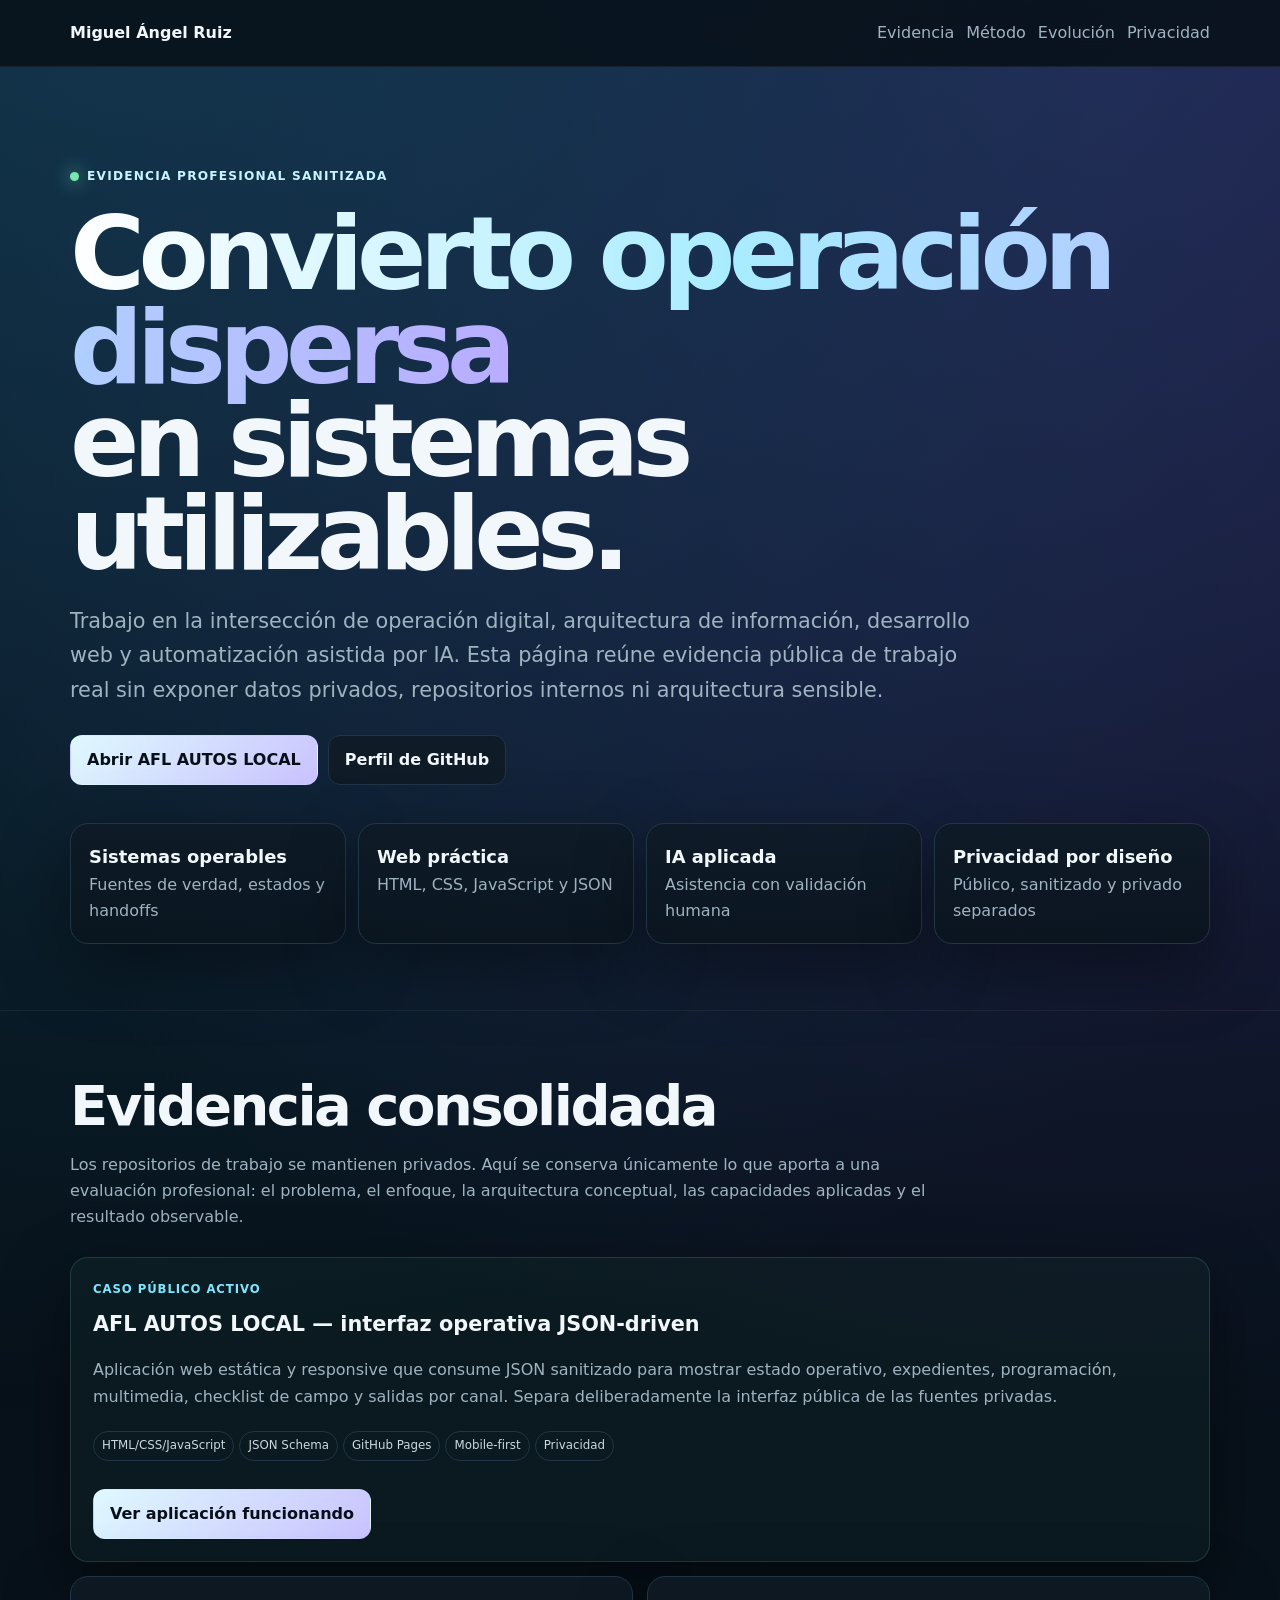
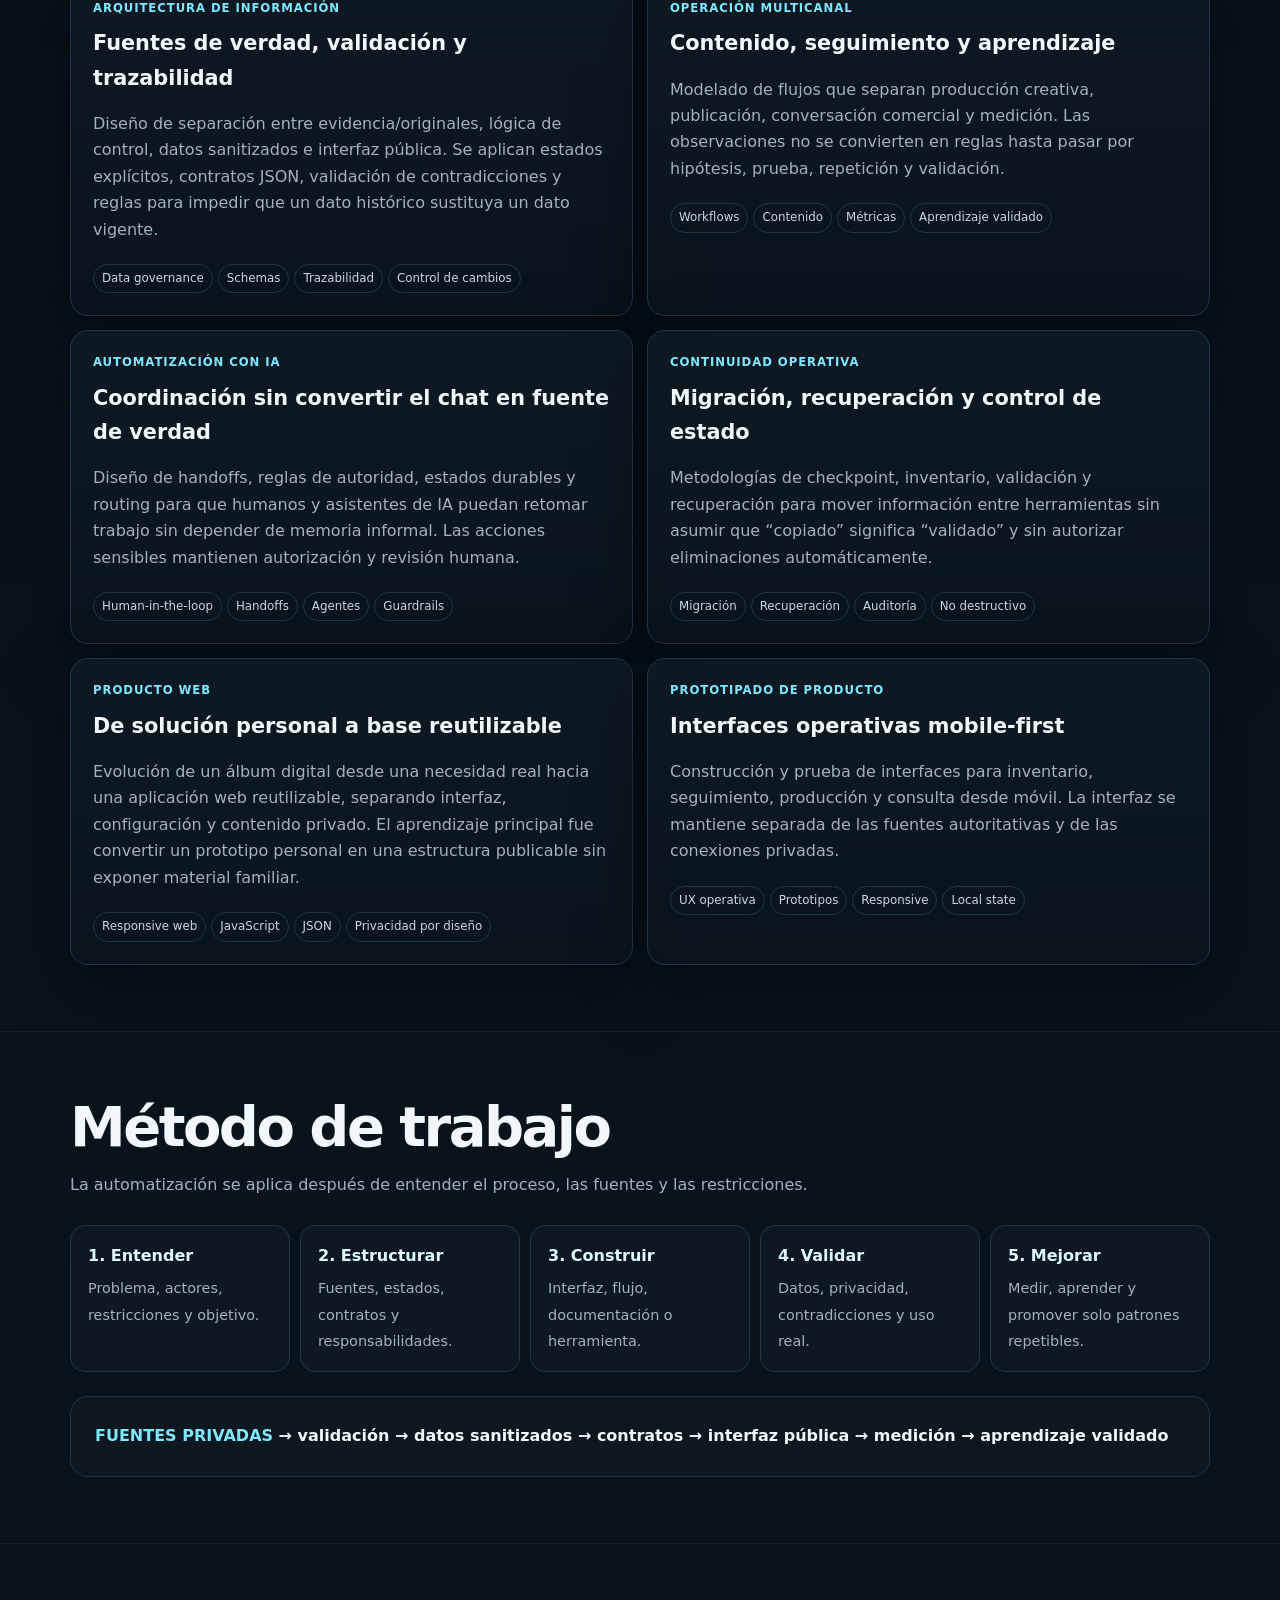
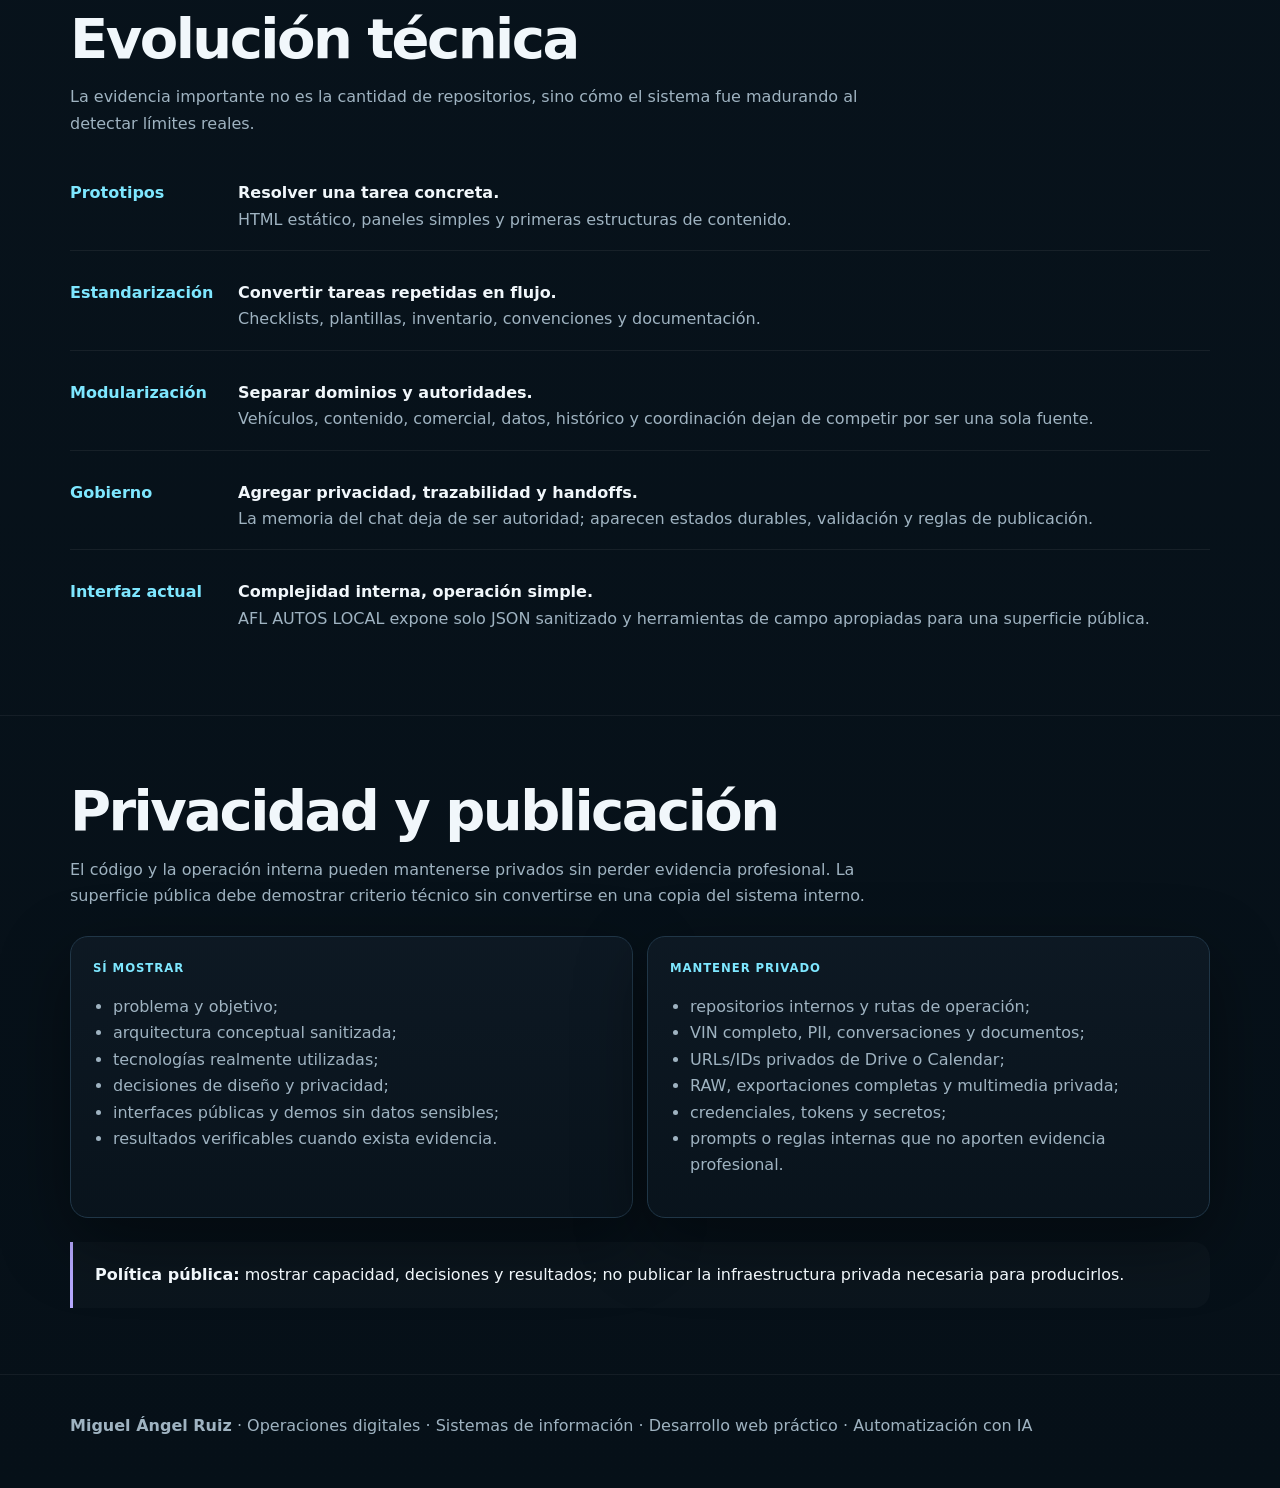
==== PORTAFOLIO/index.html @ 76074e97 "Add sanitized professional evidence portfolio" ====
<!doctype html>
<html lang="es-MX">
<head>
<meta charset="utf-8">
<meta name="viewport" content="width=device-width,initial-scale=1">
<title>Miguel Ángel Ruiz | Evidencia profesional — Sistemas, automatización e IA aplicada</title>
<meta name="description" content="Evidencia profesional sanitizada de Miguel Ángel Ruiz: operaciones digitales, arquitectura de información, automatización con IA, desarrollo web y sistemas operables.">
<meta name="robots" content="index,follow">
<link rel="canonical" href="https://miguelangelruizfull-ai.github.io/AFL_AUTOS_LOCAL/PORTAFOLIO/">
<meta name="author" content="Miguel Ángel Ruiz">
<meta name="theme-color" content="#081018">
<meta property="og:type" content="profile">
<meta property="og:locale" content="es_MX">
<meta property="og:title" content="Miguel Ángel Ruiz | Evidencia profesional">
<meta property="og:description" content="Sistemas operables, información controlada, desarrollo web práctico y automatización con IA.">
<meta property="og:url" content="https://miguelangelruizfull-ai.github.io/AFL_AUTOS_LOCAL/PORTAFOLIO/">
<meta name="twitter:card" content="summary">
<script type="application/ld+json">
{
  "@context":"https://schema.org",
  "@type":"ProfilePage",
  "name":"Evidencia profesional — Miguel Ángel Ruiz",
  "url":"https://miguelangelruizfull-ai.github.io/AFL_AUTOS_LOCAL/PORTAFOLIO/",
  "mainEntity":{
    "@type":"Person",
    "name":"Miguel Ángel Ruiz",
    "url":"https://github.com/miguelangelruizfull-ai",
    "knowsAbout":[
      "Operaciones digitales",
      "Arquitectura de información",
      "Automatización asistida por IA",
      "HTML",
      "CSS",
      "JavaScript",
      "JSON",
      "Git",
      "GitHub Pages",
      "Privacidad por diseño"
    ]
  }
}
</script>
<style>
:root{--bg:#071018;--panel:#0d1822;--panel2:#101e2a;--text:#f1f7fb;--muted:#9fb3c1;--line:#203647;--accent:#7ee7ff;--accent2:#b7a9ff;--ok:#77e7b0;--max:1140px;--shadow:0 24px 70px #0006}
*{box-sizing:border-box}
html{scroll-behavior:smooth}
body{margin:0;background:radial-gradient(circle at 10% -8%,#123d54 0,transparent 34%),radial-gradient(circle at 88% 0,#2b245b 0,transparent 30%),linear-gradient(180deg,#061018,#08131c 58%,#061018);color:var(--text);font:16px/1.65 system-ui,-apple-system,Segoe UI,Roboto,sans-serif}
a{color:inherit}
.wrap{width:min(calc(100% - 32px),var(--max));margin:auto}
.skip{position:fixed;left:16px;top:12px;z-index:100;background:#fff;color:#071018;padding:10px 14px;border-radius:10px;text-decoration:none;font-weight:900;transform:translateY(-180%);transition:.15s}
.skip:focus{transform:none}
.top{position:sticky;top:0;z-index:20;background:#071018df;backdrop-filter:blur(18px);border-bottom:1px solid #ffffff10}
.topin{min-height:66px;display:flex;justify-content:space-between;align-items:center;gap:18px}
.brand{text-decoration:none;font-weight:900}
.nav{display:flex;gap:12px;flex-wrap:wrap}
.nav a{text-decoration:none;color:var(--muted);min-height:44px;display:inline-flex;align-items:center}
.hero{padding:96px 0 66px}
.eyebrow{display:inline-flex;align-items:center;gap:8px;color:#c7f4ff;font-size:.76rem;font-weight:900;letter-spacing:.1em;text-transform:uppercase}
.dot{width:9px;height:9px;border-radius:50%;background:var(--ok);box-shadow:0 0 18px var(--ok)}
h1{font-size:clamp(3rem,8vw,6.7rem);line-height:.91;letter-spacing:-.065em;margin:18px 0 24px;max-width:1080px}
.grad{background:linear-gradient(92deg,#fff,#a9ecff 45%,#b9acff);-webkit-background-clip:text;background-clip:text;color:transparent}
.lead{max-width:900px;color:var(--muted);font-size:clamp(1.05rem,2vw,1.3rem)}
.actions{display:flex;gap:10px;flex-wrap:wrap;margin-top:28px}
.btn{min-height:44px;display:inline-flex;align-items:center;justify-content:center;padding:11px 16px;border:1px solid var(--line);border-radius:12px;background:#0f1c27;text-decoration:none;font-weight:850}
.btn.primary{background:linear-gradient(135deg,#dff9ff,#c9c2ff);color:#071018;border-color:transparent}
.metrics{display:grid;grid-template-columns:repeat(4,1fr);gap:12px;margin-top:38px}
.metric,.card,.panel{background:linear-gradient(180deg,#0e1a25dd,#09141ddd);border:1px solid var(--line);border-radius:18px;box-shadow:var(--shadow)}
.metric{padding:18px}
.metric b{display:block;font-size:1.12rem}
.metric span,.muted{color:var(--muted)}
section{padding:66px 0;border-top:1px solid #ffffff0e}
h2{font-size:clamp(2.05rem,4.5vw,3.5rem);letter-spacing:-.045em;line-height:1.05;margin:0 0 12px}
.intro{max-width:860px;color:var(--muted);margin-bottom:26px}
.grid{display:grid;grid-template-columns:repeat(12,1fr);gap:14px}
.card{grid-column:span 6;padding:22px}
.card.third{grid-column:span 4}
.card.full{grid-column:span 12}
.card h3{margin:8px 0 10px;font-size:1.3rem}
.kicker{font-size:.73rem;font-weight:900;letter-spacing:.08em;text-transform:uppercase;color:var(--accent)}
.tag{display:inline-block;margin:5px 5px 0 0;border:1px solid var(--line);border-radius:999px;padding:4px 8px;font-size:.74rem;color:#cbd8e1}
.flow{display:grid;grid-template-columns:repeat(5,1fr);gap:10px;margin-top:24px}
.step{background:#0d1822;border:1px solid var(--line);border-radius:15px;padding:17px}
.step b{display:block;color:#dff9ff;margin-bottom:6px}
.step span{color:var(--muted);font-size:.9rem}
.arch{margin-top:24px;padding:24px;border:1px solid var(--line);border-radius:18px;background:#ffffff05;font-weight:850;line-height:1.9}
.arch strong{color:var(--accent)}
.timeline{display:grid;gap:12px;margin-top:24px}
.trow{display:grid;grid-template-columns:150px 1fr;gap:18px;align-items:start;padding:17px 0;border-bottom:1px solid #ffffff10}
.trow:last-child{border-bottom:0}
.trow b{color:var(--accent)}
.notice{margin-top:24px;padding:20px 22px;border-left:3px solid var(--accent2);background:#ffffff05;border-radius:0 16px 16px 0}
.safe{display:grid;grid-template-columns:1fr 1fr;gap:14px;margin-top:24px}
.panel{padding:22px}
.panel ul{padding-left:20px;color:var(--muted)}
.live{border:1px solid #77e7b02b;background:#77e7b009}
footer{padding:38px 0 48px;border-top:1px solid #ffffff0e;color:var(--muted)}
a:focus-visible{outline:3px solid var(--accent);outline-offset:3px}
[id]{scroll-margin-top:86px}
@media(max-width:900px){.metrics{grid-template-columns:1fr 1fr}.card,.card.third{grid-column:span 12}.flow{grid-template-columns:1fr 1fr}.topin{align-items:flex-start;flex-direction:column;padding:10px 0}.nav{width:100%;overflow-x:auto;white-space:nowrap;padding-bottom:5px}.safe{grid-template-columns:1fr}}
@media(max-width:600px){.metrics,.flow{grid-template-columns:1fr}.hero{padding-top:66px}.trow{grid-template-columns:1fr;gap:4px}}
@media(prefers-reduced-motion:reduce){html{scroll-behavior:auto}*,*::before,*::after{transition:none!important;animation:none!important}}
</style>
</head>
<body>
<a class="skip" href="#contenido">Saltar al contenido</a>
<nav class="top" aria-label="Navegación principal">
  <div class="wrap topin">
    <a class="brand" href="./">Miguel Ángel Ruiz</a>
    <div class="nav">
      <a href="#evidencia">Evidencia</a>
      <a href="#metodo">Método</a>
      <a href="#evolucion">Evolución</a>
      <a href="#privacidad">Privacidad</a>
    </div>
  </div>
</nav>
<main id="contenido">
<header class="hero">
  <div class="wrap">
    <div class="eyebrow"><span class="dot" aria-hidden="true"></span>Evidencia profesional sanitizada</div>
    <h1><span class="grad">Convierto operación dispersa</span><br>en sistemas utilizables.</h1>
    <p class="lead">Trabajo en la intersección de operación digital, arquitectura de información, desarrollo web y automatización asistida por IA. Esta página reúne evidencia pública de trabajo real sin exponer datos privados, repositorios internos ni arquitectura sensible.</p>
    <div class="actions">
      <a class="btn primary" href="../">Abrir AFL AUTOS LOCAL</a>
      <a class="btn" href="https://github.com/miguelangelruizfull-ai" target="_blank" rel="noopener noreferrer">Perfil de GitHub</a>
    </div>
    <div class="metrics" aria-label="Resumen de capacidades">
      <div class="metric"><b>Sistemas operables</b><span>Fuentes de verdad, estados y handoffs</span></div>
      <div class="metric"><b>Web práctica</b><span>HTML, CSS, JavaScript y JSON</span></div>
      <div class="metric"><b>IA aplicada</b><span>Asistencia con validación humana</span></div>
      <div class="metric"><b>Privacidad por diseño</b><span>Público, sanitizado y privado separados</span></div>
    </div>
  </div>
</header>

<section id="evidencia">
  <div class="wrap">
    <h2>Evidencia consolidada</h2>
    <p class="intro">Los repositorios de trabajo se mantienen privados. Aquí se conserva únicamente lo que aporta a una evaluación profesional: el problema, el enfoque, la arquitectura conceptual, las capacidades aplicadas y el resultado observable.</p>
    <div class="grid">
      <article class="card full live">
        <div class="kicker">Caso público activo</div>
        <h3>AFL AUTOS LOCAL — interfaz operativa JSON-driven</h3>
        <p class="muted">Aplicación web estática y responsive que consume JSON sanitizado para mostrar estado operativo, expedientes, programación, multimedia, checklist de campo y salidas por canal. Separa deliberadamente la interfaz pública de las fuentes privadas.</p>
        <span class="tag">HTML/CSS/JavaScript</span><span class="tag">JSON Schema</span><span class="tag">GitHub Pages</span><span class="tag">Mobile-first</span><span class="tag">Privacidad</span>
        <div class="actions"><a class="btn primary" href="../">Ver aplicación funcionando</a></div>
      </article>

      <article class="card">
        <div class="kicker">Arquitectura de información</div>
        <h3>Fuentes de verdad, validación y trazabilidad</h3>
        <p class="muted">Diseño de separación entre evidencia/originales, lógica de control, datos sanitizados e interfaz pública. Se aplican estados explícitos, contratos JSON, validación de contradicciones y reglas para impedir que un dato histórico sustituya un dato vigente.</p>
        <span class="tag">Data governance</span><span class="tag">Schemas</span><span class="tag">Trazabilidad</span><span class="tag">Control de cambios</span>
      </article>

      <article class="card">
        <div class="kicker">Operación multicanal</div>
        <h3>Contenido, seguimiento y aprendizaje</h3>
        <p class="muted">Modelado de flujos que separan producción creativa, publicación, conversación comercial y medición. Las observaciones no se convierten en reglas hasta pasar por hipótesis, prueba, repetición y validación.</p>
        <span class="tag">Workflows</span><span class="tag">Contenido</span><span class="tag">Métricas</span><span class="tag">Aprendizaje validado</span>
      </article>

      <article class="card">
        <div class="kicker">Automatización con IA</div>
        <h3>Coordinación sin convertir el chat en fuente de verdad</h3>
        <p class="muted">Diseño de handoffs, reglas de autoridad, estados durables y routing para que humanos y asistentes de IA puedan retomar trabajo sin depender de memoria informal. Las acciones sensibles mantienen autorización y revisión humana.</p>
        <span class="tag">Human-in-the-loop</span><span class="tag">Handoffs</span><span class="tag">Agentes</span><span class="tag">Guardrails</span>
      </article>

      <article class="card">
        <div class="kicker">Continuidad operativa</div>
        <h3>Migración, recuperación y control de estado</h3>
        <p class="muted">Metodologías de checkpoint, inventario, validación y recuperación para mover información entre herramientas sin asumir que “copiado” significa “validado” y sin autorizar eliminaciones automáticamente.</p>
        <span class="tag">Migración</span><span class="tag">Recuperación</span><span class="tag">Auditoría</span><span class="tag">No destructivo</span>
      </article>

      <article class="card">
        <div class="kicker">Producto web</div>
        <h3>De solución personal a base reutilizable</h3>
        <p class="muted">Evolución de un álbum digital desde una necesidad real hacia una aplicación web reutilizable, separando interfaz, configuración y contenido privado. El aprendizaje principal fue convertir un prototipo personal en una estructura publicable sin exponer material familiar.</p>
        <span class="tag">Responsive web</span><span class="tag">JavaScript</span><span class="tag">JSON</span><span class="tag">Privacidad por diseño</span>
      </article>

      <article class="card">
        <div class="kicker">Prototipado de producto</div>
        <h3>Interfaces operativas mobile-first</h3>
        <p class="muted">Construcción y prueba de interfaces para inventario, seguimiento, producción y consulta desde móvil. La interfaz se mantiene separada de las fuentes autoritativas y de las conexiones privadas.</p>
        <span class="tag">UX operativa</span><span class="tag">Prototipos</span><span class="tag">Responsive</span><span class="tag">Local state</span>
      </article>
    </div>
  </div>
</section>

<section id="metodo">
  <div class="wrap">
    <h2>Método de trabajo</h2>
    <p class="intro">La automatización se aplica después de entender el proceso, las fuentes y las restricciones.</p>
    <div class="flow">
      <div class="step"><b>1. Entender</b><span>Problema, actores, restricciones y objetivo.</span></div>
      <div class="step"><b>2. Estructurar</b><span>Fuentes, estados, contratos y responsabilidades.</span></div>
      <div class="step"><b>3. Construir</b><span>Interfaz, flujo, documentación o herramienta.</span></div>
      <div class="step"><b>4. Validar</b><span>Datos, privacidad, contradicciones y uso real.</span></div>
      <div class="step"><b>5. Mejorar</b><span>Medir, aprender y promover solo patrones repetibles.</span></div>
    </div>
    <div class="arch"><strong>FUENTES PRIVADAS</strong> → validación → datos sanitizados → contratos → interfaz pública → medición → aprendizaje validado</div>
  </div>
</section>

<section id="evolucion">
  <div class="wrap">
    <h2>Evolución técnica</h2>
    <p class="intro">La evidencia importante no es la cantidad de repositorios, sino cómo el sistema fue madurando al detectar límites reales.</p>
    <div class="timeline">
      <div class="trow"><b>Prototipos</b><div><strong>Resolver una tarea concreta.</strong><div class="muted">HTML estático, paneles simples y primeras estructuras de contenido.</div></div></div>
      <div class="trow"><b>Estandarización</b><div><strong>Convertir tareas repetidas en flujo.</strong><div class="muted">Checklists, plantillas, inventario, convenciones y documentación.</div></div></div>
      <div class="trow"><b>Modularización</b><div><strong>Separar dominios y autoridades.</strong><div class="muted">Vehículos, contenido, comercial, datos, histórico y coordinación dejan de competir por ser una sola fuente.</div></div></div>
      <div class="trow"><b>Gobierno</b><div><strong>Agregar privacidad, trazabilidad y handoffs.</strong><div class="muted">La memoria del chat deja de ser autoridad; aparecen estados durables, validación y reglas de publicación.</div></div></div>
      <div class="trow"><b>Interfaz actual</b><div><strong>Complejidad interna, operación simple.</strong><div class="muted">AFL AUTOS LOCAL expone solo JSON sanitizado y herramientas de campo apropiadas para una superficie pública.</div></div></div>
    </div>
  </div>
</section>

<section id="privacidad">
  <div class="wrap">
    <h2>Privacidad y publicación</h2>
    <p class="intro">El código y la operación interna pueden mantenerse privados sin perder evidencia profesional. La superficie pública debe demostrar criterio técnico sin convertirse en una copia del sistema interno.</p>
    <div class="safe">
      <div class="panel">
        <div class="kicker">Sí mostrar</div>
        <ul>
          <li>problema y objetivo;</li>
          <li>arquitectura conceptual sanitizada;</li>
          <li>tecnologías realmente utilizadas;</li>
          <li>decisiones de diseño y privacidad;</li>
          <li>interfaces públicas y demos sin datos sensibles;</li>
          <li>resultados verificables cuando exista evidencia.</li>
        </ul>
      </div>
      <div class="panel">
        <div class="kicker">Mantener privado</div>
        <ul>
          <li>repositorios internos y rutas de operación;</li>
          <li>VIN completo, PII, conversaciones y documentos;</li>
          <li>URLs/IDs privados de Drive o Calendar;</li>
          <li>RAW, exportaciones completas y multimedia privada;</li>
          <li>credenciales, tokens y secretos;</li>
          <li>prompts o reglas internas que no aporten evidencia profesional.</li>
        </ul>
      </div>
    </div>
    <div class="notice"><strong>Política pública:</strong> mostrar capacidad, decisiones y resultados; no publicar la infraestructura privada necesaria para producirlos.</div>
  </div>
</section>
</main>
<footer>
  <div class="wrap"><strong>Miguel Ángel Ruiz</strong> · Operaciones digitales · Sistemas de información · Desarrollo web práctico · Automatización con IA</div>
</footer>
</body>
</html>
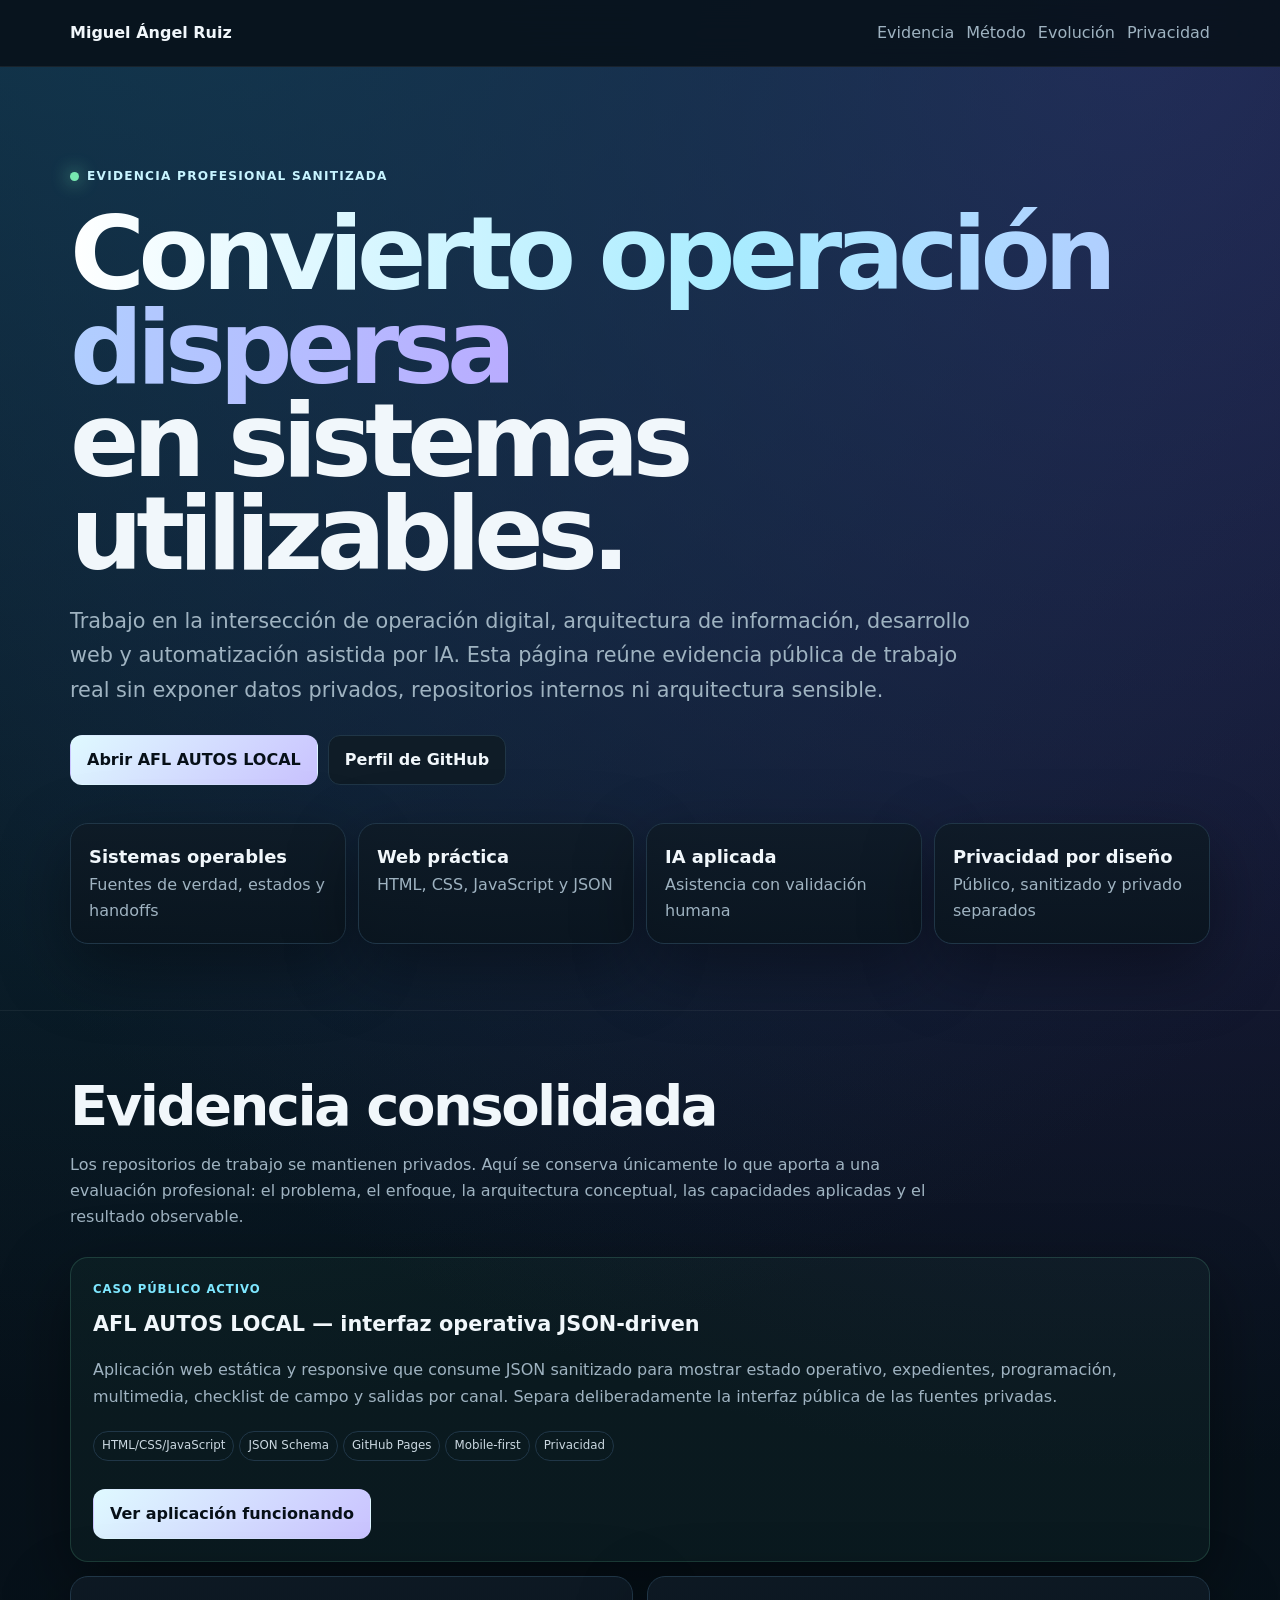
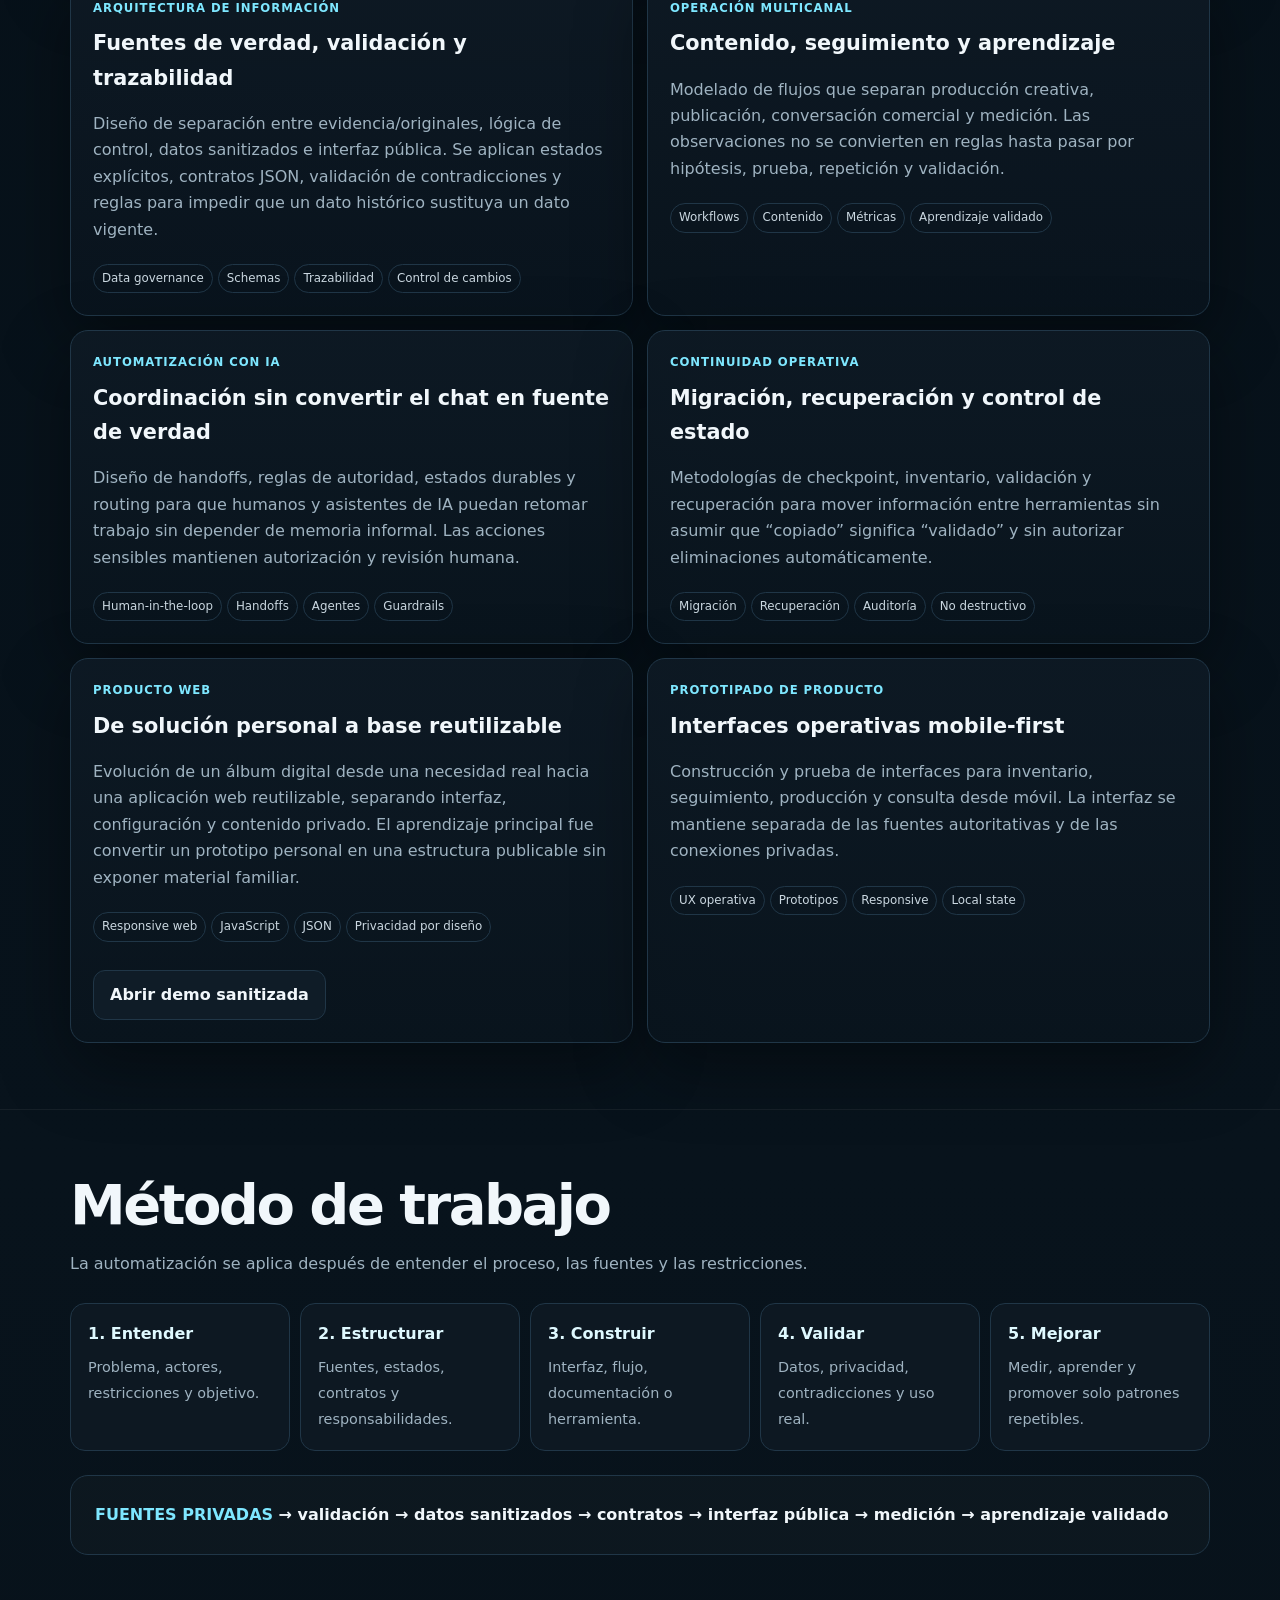
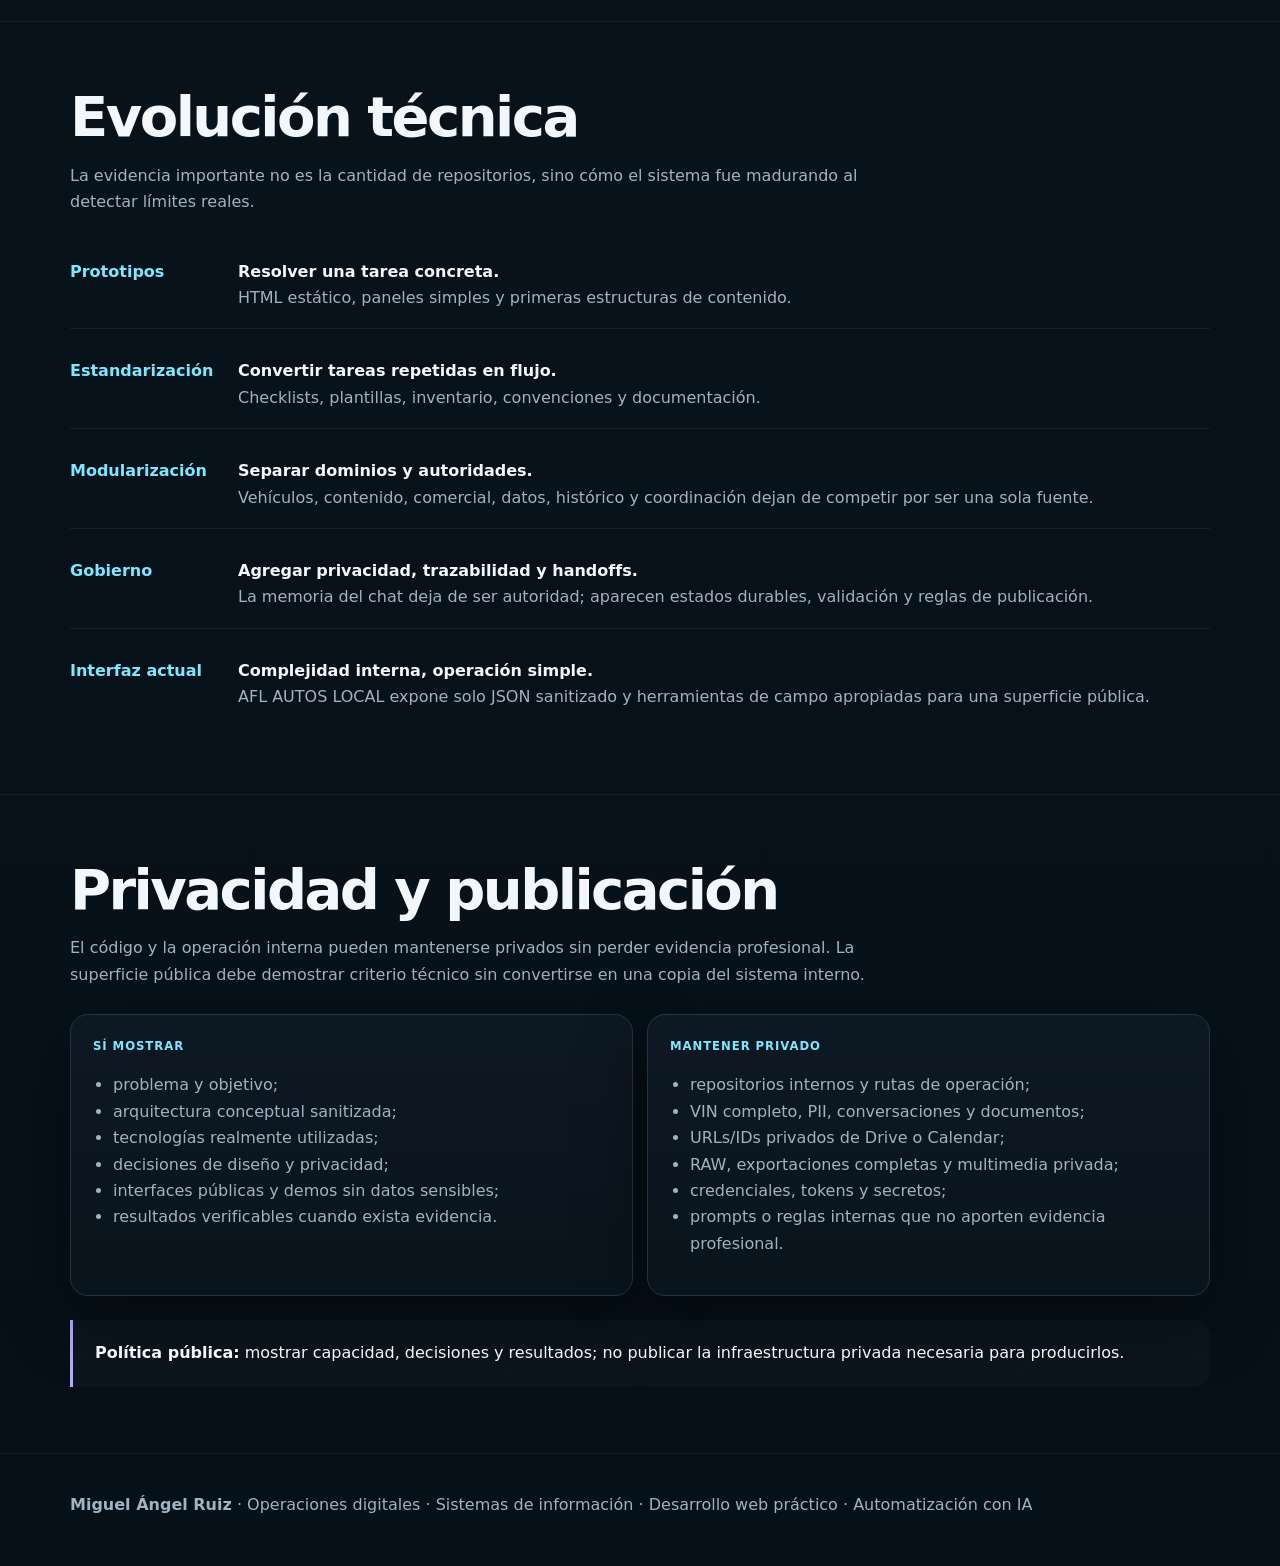
==== commit 83f62dbd: "Link sanitized Album Digital demo" ====
--- a/PORTAFOLIO/index.html
+++ b/PORTAFOLIO/index.html
@@ -178,7 +178,7 @@
         <div class="kicker">Producto web</div>
         <h3>De solución personal a base reutilizable</h3>
         <p class="muted">Evolución de un álbum digital desde una necesidad real hacia una aplicación web reutilizable, separando interfaz, configuración y contenido privado. El aprendizaje principal fue convertir un prototipo personal en una estructura publicable sin exponer material familiar.</p>
-        <span class="tag">Responsive web</span><span class="tag">JavaScript</span><span class="tag">JSON</span><span class="tag">Privacidad por diseño</span>
+        <span class="tag">Responsive web</span><span class="tag">JavaScript</span><span class="tag">JSON</span><span class="tag">Privacidad por diseño</span><div class="actions"><a class="btn" href="album-digital/">Abrir demo sanitizada</a></div>
       </article>
 
       <article class="card">
